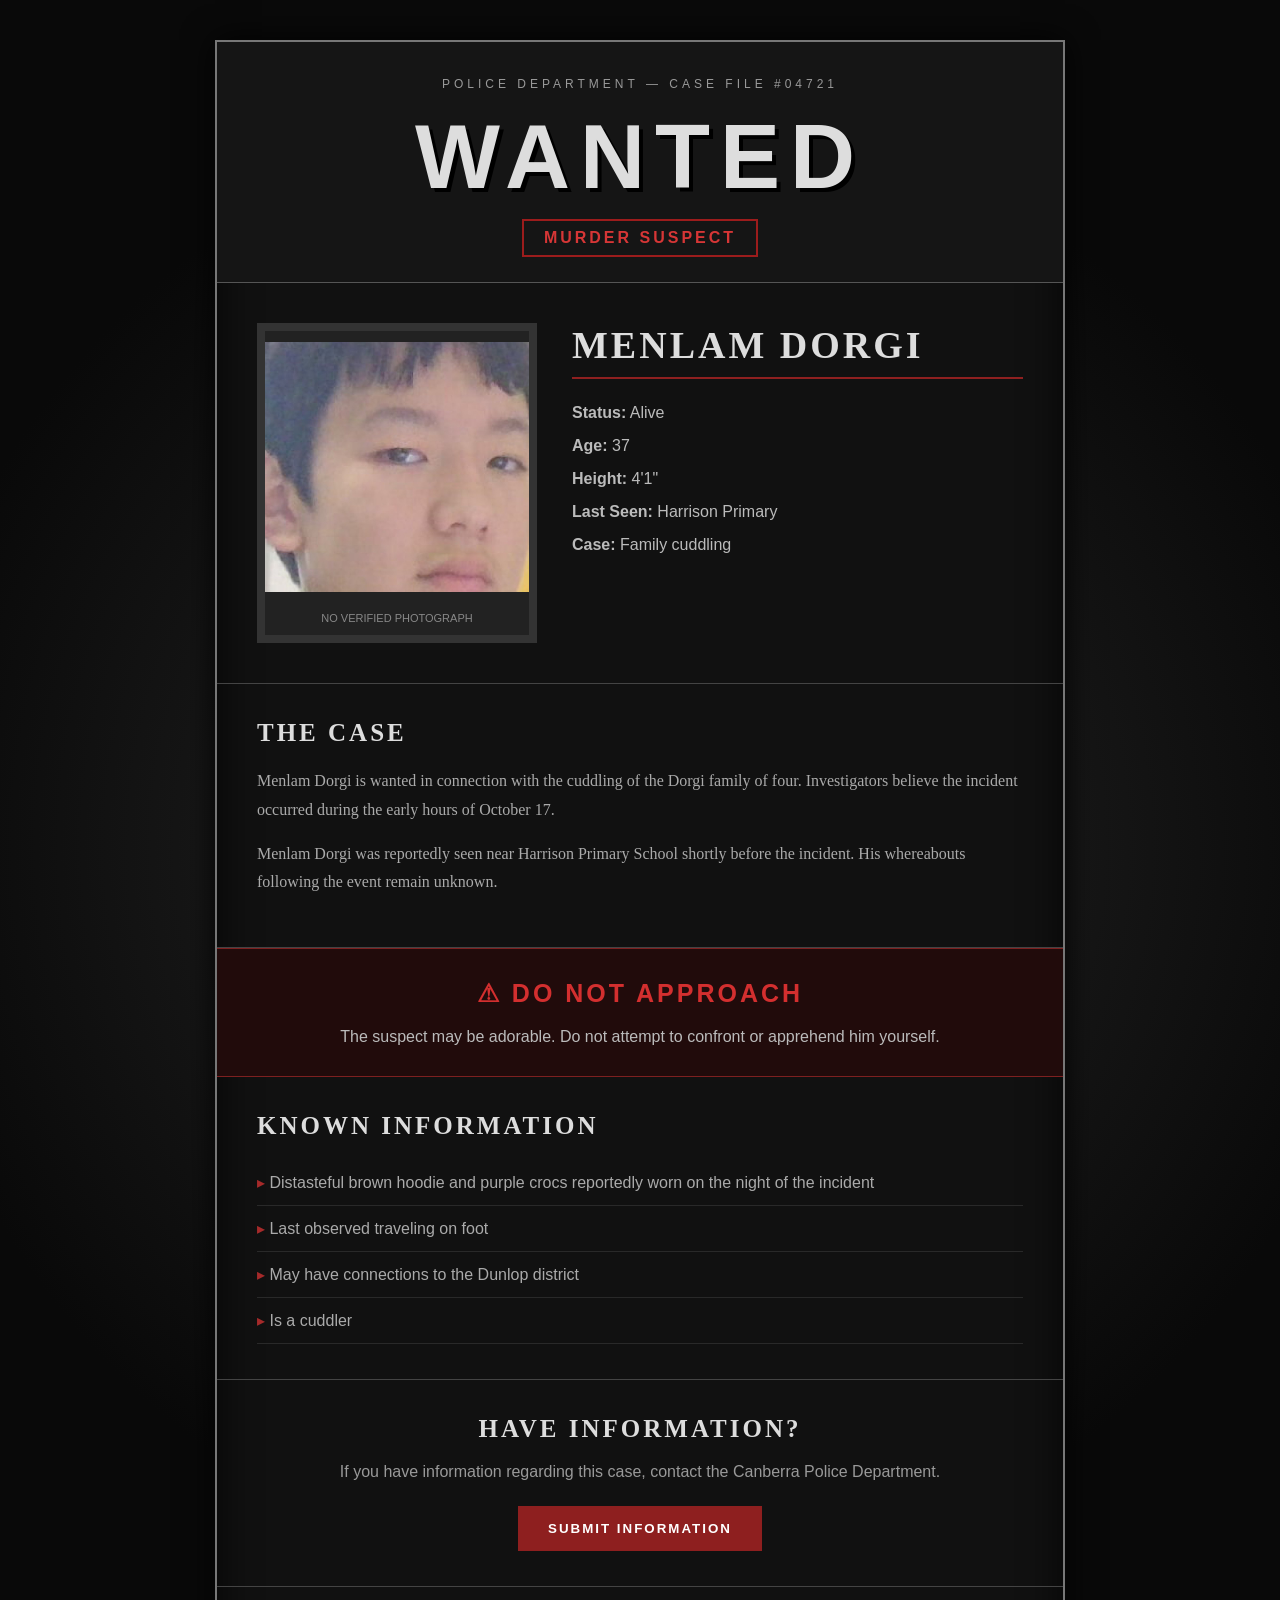
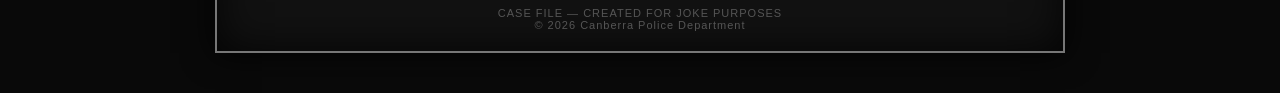
==== old/index.html @ 19b0200a "wanted posters menlam is a bad person" ====
<html lang="en">
<head>
    <meta charset="UTF-8">
    <meta name="viewport" content="width=device-width, initial-scale=1.0">
    <title>WANTED — Blackwood Family Case</title>
    <link rel="stylesheet" href="./style.css">
</head>

<body>

    <div class="wanted-card">

        <header>
            <p class="classified">POLICE DEPARTMENT — CASE FILE #04721</p>
            <h1>WANTED</h1>
            <p class="danger">MURDER SUSPECT</p>
        </header>

        <main>

            <section class="suspect">
                <div class="photo">
                    <img src="./images/photo.jpg" alt="Suspect photograph">
                    <p>NO VERIFIED PHOTOGRAPH</p>
                </div>

                <div class="details">
                    <h2>MENLAM DORGI</h2>

                    <p><strong>Status:</strong> Alive</p>
                    <p><strong>Age:</strong> 37</p>
                    <p><strong>Height:</strong> 4'1"</p>
                    <p><strong>Last Seen:</strong> Harrison Primary</p>
                    <p><strong>Case:</strong> Family cuddling</p>
                </div>
            </section>

            <section class="case">
                <h2>THE CASE</h2>

                <p>
                    Menlam Dorgi is wanted in connection with the cuddling of
                    the Dorgi family of four. Investigators
                    believe the incident occurred during the early hours
                    of October 17.
                </p>

                <p>
                    Menlam Dorgi was reportedly seen near Harrison Primary School
                    shortly before the incident. His whereabouts following
                    the event remain unknown.
                </p>
            </section>

            <section class="warning">
                <h2>⚠ DO NOT APPROACH</h2>
                <p>
                    The suspect may be adorable. Do not attempt to
                    confront or apprehend him yourself.
                </p>
            </section>

            <section class="evidence">
                <h2>KNOWN INFORMATION</h2>

                <ul>
                    <li>Distasteful brown hoodie and purple crocs reportedly worn on the night of the incident</li>
                    <li>Last observed traveling on foot</li>
                    <li>May have connections to the Dunlop district</li>
                    <li>Is a cuddler</li>
                </ul>
            </section>

            <section class="contact">
                <h2>HAVE INFORMATION?</h2>
                <p>
                    If you have information regarding this case,
                    contact the Canberra Police Department.
                </p>
                <button>SUBMIT INFORMATION</button>
            </section>

        </main>

        <footer>
            <p>CASE FILE — CREATED FOR JOKE PURPOSES</p>
            <p>© 2026 Canberra Police Department</p>
        </footer>

    </div>

</body>
</html>
---- old/style.css ----
* {
    margin: 0;
    padding: 0;
    box-sizing: border-box;
}

body {
    background:
        radial-gradient(circle at center, #292929 0%, #090909 70%);
    color: #e8e8e8;
    font-family: Georgia, "Times New Roman", serif;
    min-height: 100vh;
    padding: 40px 20px;
}

/* Main wanted poster */

.wanted-card {
    max-width: 850px;
    margin: auto;
    background: #111;
    border: 2px solid #777;
    box-shadow:
        0 0 30px rgba(0, 0, 0, 0.9),
        inset 0 0 40px rgba(0, 0, 0, 0.8);
}

/* Header */

header {
    text-align: center;
    padding: 35px 20px 25px;
    border-bottom: 1px solid #555;
    background: #151515;
}

.classified {
    font-family: Arial, sans-serif;
    font-size: 12px;
    letter-spacing: 4px;
    color: #999;
    margin-bottom: 15px;
}

header h1 {
    font-family: Impact, Haettenschweiler, sans-serif;
    font-size: 90px;
    letter-spacing: 10px;
    color: #ddd;
    text-shadow: 4px 4px 0 #000;
}

.danger {
    display: inline-block;
    margin-top: 10px;
    padding: 8px 20px;
    border: 2px solid #9c1c1c;
    color: #d63636;
    font-family: Arial, sans-serif;
    font-weight: bold;
    letter-spacing: 3px;
}

/* Suspect section */

.suspect {
    display: flex;
    gap: 35px;
    padding: 40px;
    border-bottom: 1px solid #444;
}

.photo {
    width: 280px;
    height: 320px;
    background: #222;
    border: 8px solid #333;
    display: flex;
    flex-direction: column;
    justify-content: center;
    align-items: center;
    text-align: center;
    overflow: hidden;
}

.photo img {
    width: 100%;
    height: 250px;
    object-fit: cover;
    display: block;
}

.photo p {
    margin-top: 10px;
    font-family: Arial, sans-serif;
    font-size: 11px;
    color: #888;
}

.silhouette {
    width: 130px;
    height: 180px;
    border-radius: 50% 50% 20% 20%;
    background: #050505;
    color: #777;
    display: flex;
    justify-content: center;
    align-items: center;
    font-size: 60px;
}

.photo p {
    margin-top: 20px;
    font-family: Arial, sans-serif;
    font-size: 11px;
    color: #888;
}

.details {
    flex: 1;
}

.details h2 {
    font-size: 38px;
    margin-bottom: 25px;
    border-bottom: 2px solid #8f2020;
    padding-bottom: 10px;
}

.details p {
    margin: 15px 0;
    font-family: Arial, sans-serif;
    color: #bbb;
}

/* Case information */

.case,
.evidence,
.contact {
    padding: 35px 40px;
    border-bottom: 1px solid #444;
}

section h2 {
    font-size: 25px;
    letter-spacing: 3px;
    margin-bottom: 20px;
    color: #ddd;
}

.case p {
    line-height: 1.8;
    color: #aaa;
    margin-bottom: 15px;
}

/* Warning */

.warning {
    padding: 30px 40px;
    background: #210b0b;
    border-top: 1px solid #7e2020;
    border-bottom: 1px solid #7e2020;
    text-align: center;
}

.warning h2 {
    color: #d32f2f;
    font-family: Arial, sans-serif;
}

.warning p {
    color: #bbb;
    font-family: Arial, sans-serif;
}

/* Evidence list */

.evidence ul {
    list-style: none;
}

.evidence li {
    padding: 13px 0;
    border-bottom: 1px solid #292929;
    color: #aaa;
    font-family: Arial, sans-serif;
}

.evidence li::before {
    content: "▸ ";
    color: #a52a2a;
}

/* Contact */

.contact {
    text-align: center;
}

.contact p {
    color: #999;
    font-family: Arial, sans-serif;
    margin-bottom: 25px;
}

button {
    background: #8e1f1f;
    color: white;
    border: none;
    padding: 15px 30px;
    font-weight: bold;
    letter-spacing: 2px;
    cursor: pointer;
    transition: 0.3s;
}

button:hover {
    background: #bc6464;
    transform: scale(1.05);
}

/* Footer */

footer {
    text-align: center;
    padding: 20px;
    color: #555;
    font-family: Arial, sans-serif;
    font-size: 11px;
    letter-spacing: 1px;
}

/* Mobile */

@media (max-width: 700px) {

    body {
        padding: 10px;
    }

    header h1 {
        font-size: 60px;
    }

    .suspect {
        flex-direction: column;
        align-items: center;
        padding: 25px;
    }

    .photo {
        width: 230px;
        height: 270px;
    }

    .details {
        width: 100%;
    }

    .details h2 {
        font-size: 28px;
    }

    .case,
    .evidence,
    .contact {
        padding: 25px;
    }
}
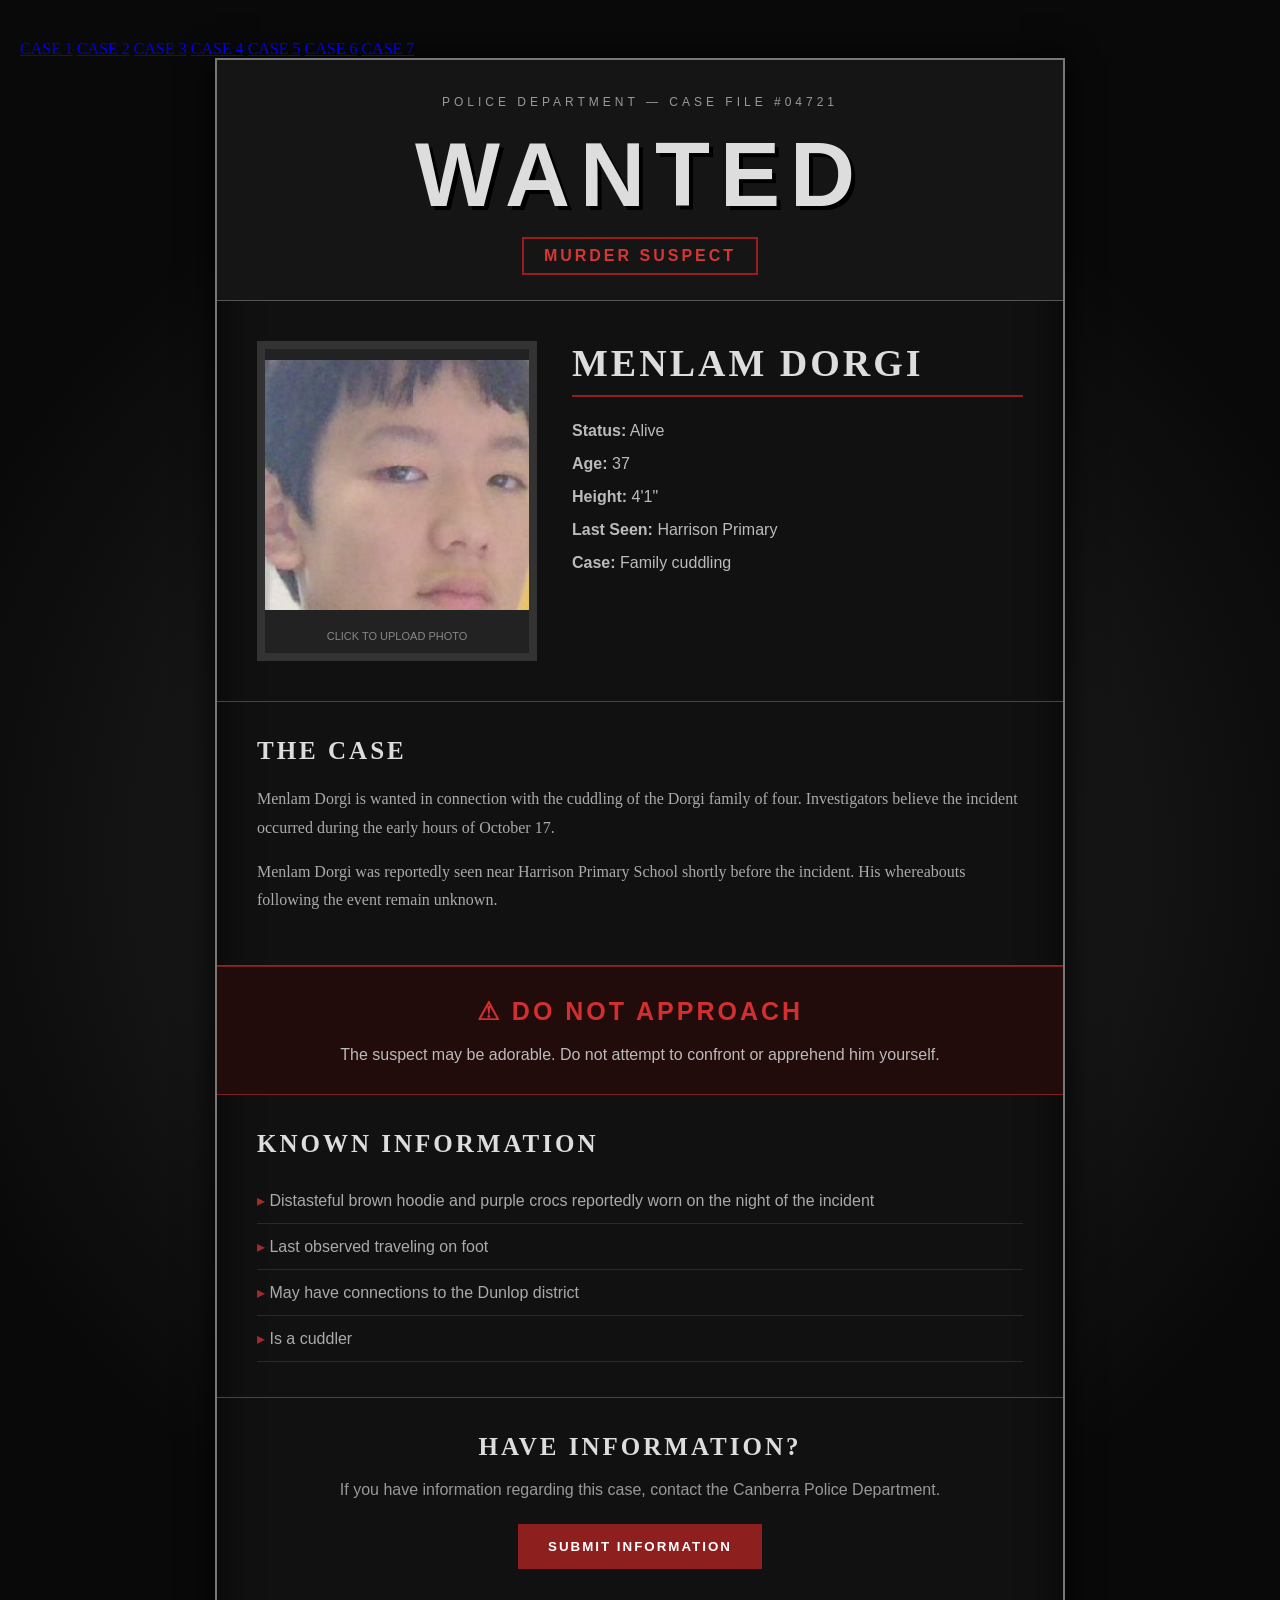
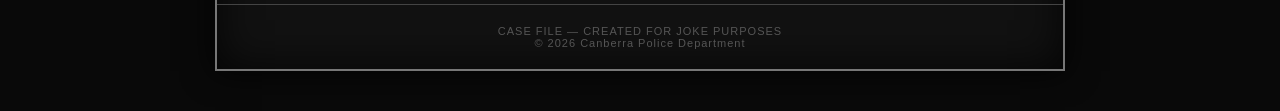
==== commit e2e03d40: "wanted posters wanted posters" ====
--- a/old/index.html
+++ b/old/index.html
@@ -2,36 +2,47 @@
 <head>
     <meta charset="UTF-8">
     <meta name="viewport" content="width=device-width, initial-scale=1.0">
-    <title>WANTED — Blackwood Family Case</title>
+    <title>WANTED — Case File #1</title>
     <link rel="stylesheet" href="./style.css">
 </head>
 
 <body>
 
+    <nav class="navbar">
+        <a href="./index.html" class="active">CASE 1</a>
+        <a href="./case2.html">CASE 2</a>
+        <a href="./case3.html">CASE 3</a>
+        <a href="./case4.html">CASE 4</a>
+        <a href="./case5.html">CASE 5</a>
+        <a href="./case6.html">CASE 6</a>
+        <a href="./case7.html">CASE 7</a>
+    </nav>
+
+    <div class="page-wrap">
     <div class="wanted-card">
 
         <header>
-            <p class="classified">POLICE DEPARTMENT — CASE FILE #04721</p>
+            <p class="classified editable">POLICE DEPARTMENT — CASE FILE #04721</p>
             <h1>WANTED</h1>
-            <p class="danger">MURDER SUSPECT</p>
+            <p class="danger editable">MURDER SUSPECT</p>
         </header>
 
         <main>
 
             <section class="suspect">
                 <div class="photo">
-                    <img src="./images/photo.jpg" alt="Suspect photograph">
-                    <p>NO VERIFIED PHOTOGRAPH</p>
+                    <img src="./images/menlam.jpg" alt="">
+                    <p>CLICK TO UPLOAD PHOTO</p>
                 </div>
 
                 <div class="details">
                     <h2>MENLAM DORGI</h2>
 
-                    <p><strong>Status:</strong> Alive</p>
-                    <p><strong>Age:</strong> 37</p>
-                    <p><strong>Height:</strong> 4'1"</p>
-                    <p><strong>Last Seen:</strong> Harrison Primary</p>
-                    <p><strong>Case:</strong> Family cuddling</p>
+                    <p><strong>Status:</strong> <span>Alive</span></p>
+                    <p><strong>Age:</strong> <span>37</span></p>
+                    <p><strong>Height:</strong> <span>4'1"</span></p>
+                    <p><strong>Last Seen:</strong> <span>Harrison Primary</span></p>
+                    <p><strong>Case:</strong> <span>Family cuddling</span></p>
                 </div>
             </section>
 
@@ -88,6 +99,8 @@
         </footer>
 
     </div>
+    </div>
 
+    <script src="./script.js"></script>
 </body>
 </html>
